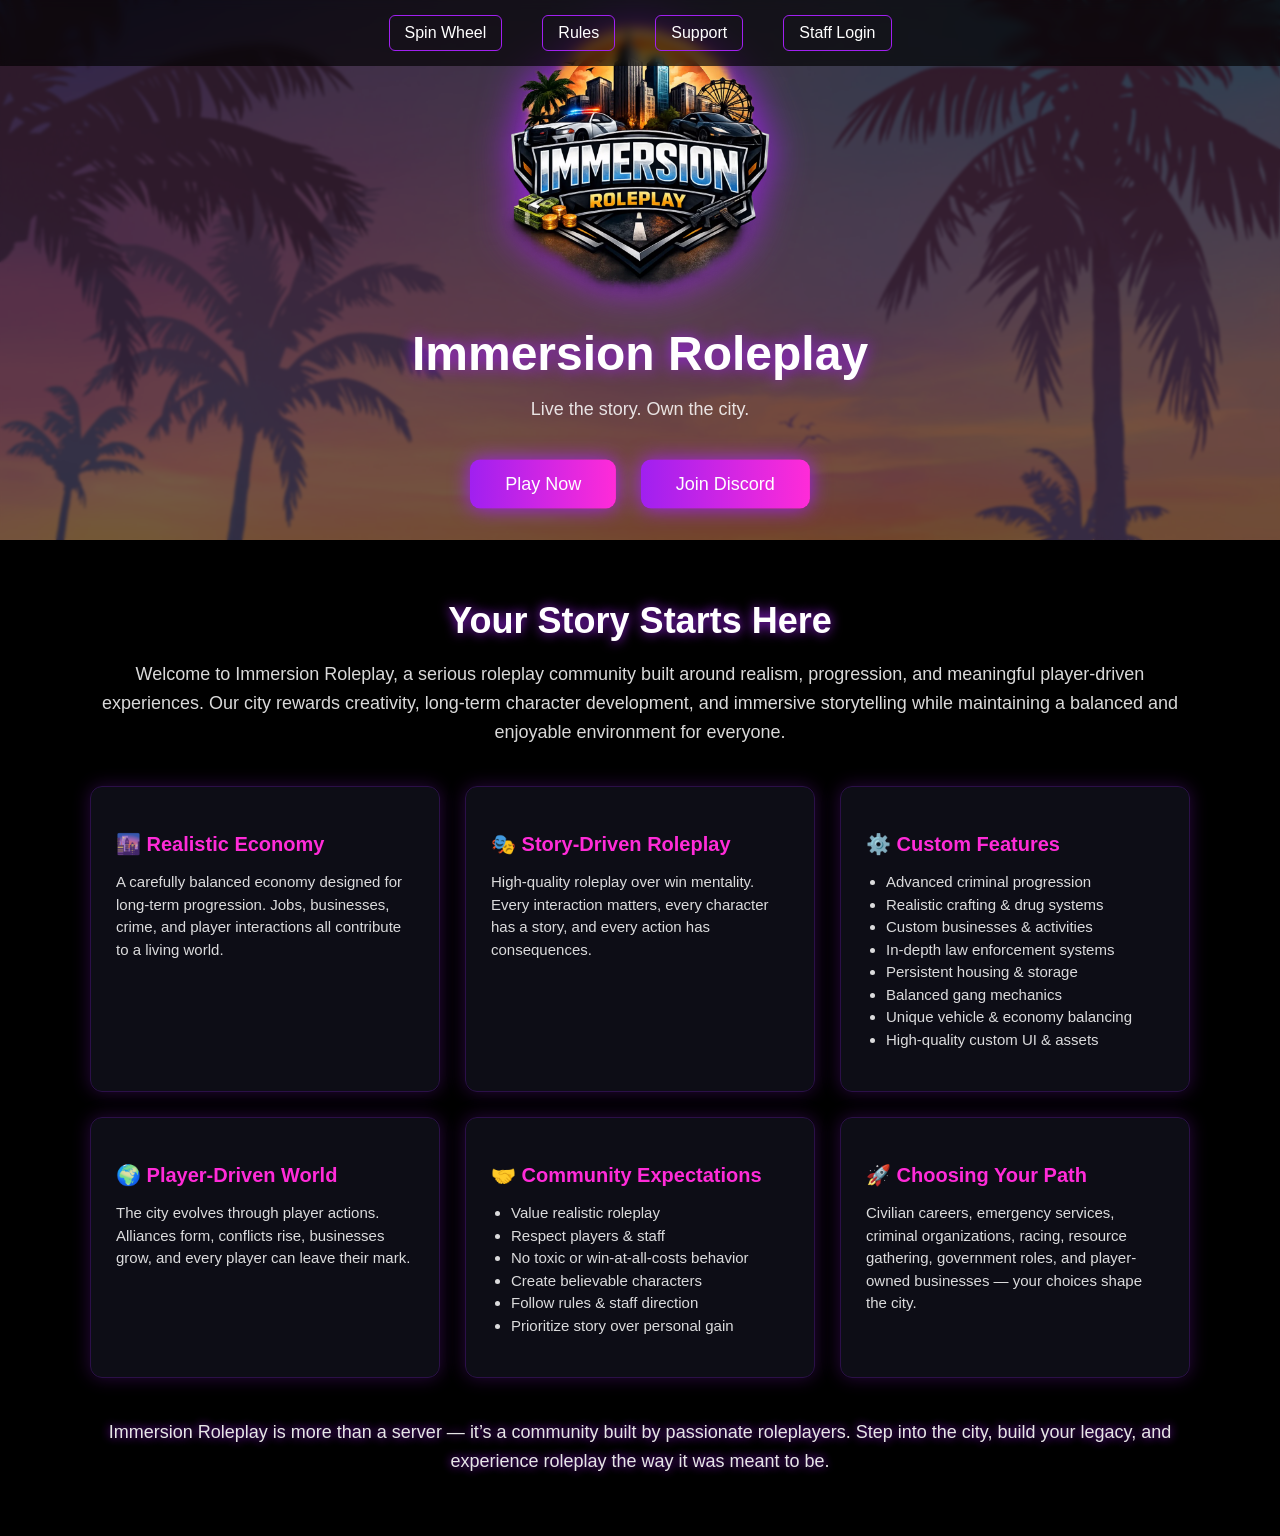
==== home.html @ d15ac788 "Update" ====
<!DOCTYPE html>
<html>
<head>
  <title>Immersion Roleplay — Home</title>
  <link rel="stylesheet" href="/styles/home.css">
</head>

<body>

<!-- HEADER BAR -->
<div class="header">
  <div class="header-links">
    <a href="/spin">Spin Wheel</a>
    <a href="/rules">Rules</a>
    <a href="/support">Support</a>
    <a href="/staff">Staff Login</a>
  </div>
</div>

<!-- HERO SECTION -->
<div class="hero">
  <div class="overlay"></div>

  <div class="content">
    <img src="/assets/immersion-logo.png" class="logo">

    <h1>Immersion Roleplay</h1>
    <p class="tagline">Live the story. Own the city.</p>

    <div class="main-buttons">
      <button onclick="location.href='fivem://connect/YOURSERVERIP'">
        Play Now
      </button>

      <button class="discord-btn" onclick="location.href='https://discord.gg/YOURSERVER'">
        Join Discord
      </button>
    </div>
  </div>
</div>

<!-- ABOUT SECTION -->
<div class="about-section">

  <h2>Your Story Starts Here</h2>
  <p class="intro">
    Welcome to Immersion Roleplay, a serious roleplay community built around realism, progression, and meaningful player-driven experiences. 
    Our city rewards creativity, long-term character development, and immersive storytelling while maintaining a balanced and enjoyable environment for everyone.
  </p>

  <div class="about-grid">

    <div class="about-card">
      <h3>🌆 Realistic Economy</h3>
      <p>
        A carefully balanced economy designed for long-term progression. Jobs, businesses, crime, and player interactions all contribute to a living world.
      </p>
    </div>

    <div class="about-card">
      <h3>🎭 Story-Driven Roleplay</h3>
      <p>
        High-quality roleplay over win mentality. Every interaction matters, every character has a story, and every action has consequences.
      </p>
    </div>

    <div class="about-card">
      <h3>⚙️ Custom Features</h3>
      <ul>
        <li>Advanced criminal progression</li>
        <li>Realistic crafting & drug systems</li>
        <li>Custom businesses & activities</li>
        <li>In-depth law enforcement systems</li>
        <li>Persistent housing & storage</li>
        <li>Balanced gang mechanics</li>
        <li>Unique vehicle & economy balancing</li>
        <li>High-quality custom UI & assets</li>
      </ul>
    </div>

    <div class="about-card">
      <h3>🌍 Player-Driven World</h3>
      <p>
        The city evolves through player actions. Alliances form, conflicts rise, businesses grow, and every player can leave their mark.
      </p>
    </div>

    <div class="about-card">
      <h3>🤝 Community Expectations</h3>
      <ul>
        <li>Value realistic roleplay</li>
        <li>Respect players & staff</li>
        <li>No toxic or win-at-all-costs behavior</li>
        <li>Create believable characters</li>
        <li>Follow rules & staff direction</li>
        <li>Prioritize story over personal gain</li>
      </ul>
    </div>

    <div class="about-card">
      <h3>🚀 Choosing Your Path</h3>
      <p>
        Civilian careers, emergency services, criminal organizations, racing, resource gathering, government roles, and player-owned businesses — your choices shape the city.
      </p>
    </div>

  </div>

  <div class="closing">
    Immersion Roleplay is more than a server — it’s a community built by passionate roleplayers.  
    Step into the city, build your legacy, and experience roleplay the way it was meant to be.
  </div>

</div>

</body>
</html>
---- styles/home.css ----
body {
  margin: 0;
  padding: 0;
  font-family: 'Outfit', sans-serif;
  background: #000;
  color: white;
}

/* HEADER BAR */
.header {
  width: 100%;
  padding: 15px 0;
  background: rgba(0,0,0,0.65);
  backdrop-filter: blur(4px);
  position: absolute;
  top: 0;
  left: 0;
  z-index: 20;
}

.header-links {
  display: flex;
  justify-content: center;
  gap: 40px;
}

.header-links a {
  color: white;
  text-decoration: none;
  font-size: 16px;
  padding: 8px 15px;
  border: 1px solid #a020f0;
  border-radius: 6px;
  transition: 0.2s;
}

.header-links a:hover {
  background: #a020f0;
  box-shadow: 0 0 12px #a020f0;
}

/* HERO SECTION */
.hero {
  height: 60vh;
  background: url('/assets/gta-palm-bg.jpg?v=4') center/cover no-repeat;
  position: relative;
}

.overlay {
  position: absolute;
  top: 0;
  left: 0;
  width: 100%;
  height: 100%;
  background: rgba(0,0,0,0.55);
  backdrop-filter: blur(1.5px);
}

.logo {
  width: 280px;
  margin-bottom: 20px;
  filter: drop-shadow(0 0 20px #a020f0);
}

.content {
  position: absolute;
  top: 50%;
  left: 50%;
  transform: translate(-50%, -50%);
  text-align: center;
}

h1 {
  font-size: 48px;
  margin: 0;
  text-shadow: 0 0 15px #a020f0;
}

.tagline {
  font-size: 18px;
  opacity: 0.85;
  margin-bottom: 30px;
}

.main-buttons button {
  margin: 10px;
  padding: 14px 35px;
  background: linear-gradient(90deg, #a020f0, #ff2bd8);
  border: none;
  color: white;
  font-size: 18px;
  border-radius: 10px;
  cursor: pointer;
  box-shadow: 0 0 20px #a020f0;
  transition: 0.2s;
}

.main-buttons button:hover {
  transform: scale(1.05);
  box-shadow: 0 0 30px #ff2bd8;
}

.discord-btn {
  background: linear-gradient(90deg, #5865F2, #4752C4);
  box-shadow: 0 0 20px #5865F2;
}

.discord-btn:hover {
  transform: scale(1.05);
  box-shadow: 0 0 30px #5865F2;
}

/* ABOUT SECTION */
.about-section {
  max-width: 1100px;
  margin: 60px auto;
  padding: 0 20px;
  color: white;
}

.about-section h2 {
  text-align: center;
  font-size: 36px;
  margin-bottom: 15px;
  text-shadow: 0 0 12px #a020f0;
}

.about-section .intro {
  text-align: center;
  font-size: 18px;
  opacity: 0.85;
  margin-bottom: 40px;
  line-height: 1.6;
}

.about-grid {
  display: grid;
  grid-template-columns: repeat(auto-fit, minmax(280px, 1fr));
  gap: 25px;
}

.about-card {
  background: rgba(15, 15, 25, 0.9);
  border: 1px solid #2b1048;
  border-radius: 12px;
  padding: 25px;
  box-shadow: 0 0 18px rgba(160, 32, 240, 0.25);
}

.about-card h3 {
  margin-bottom: 12px;
  font-size: 20px;
  color: #ff2bd8;
}

.about-card p,
.about-card ul {
  font-size: 15px;
  opacity: 0.85;
  line-height: 1.5;
}

.about-card ul {
  padding-left: 20px;
}

.closing {
  margin-top: 40px;
  text-align: center;
  font-size: 18px;
  opacity: 0.9;
  line-height: 1.6;
  text-shadow: 0 0 10px #a020f0;
}
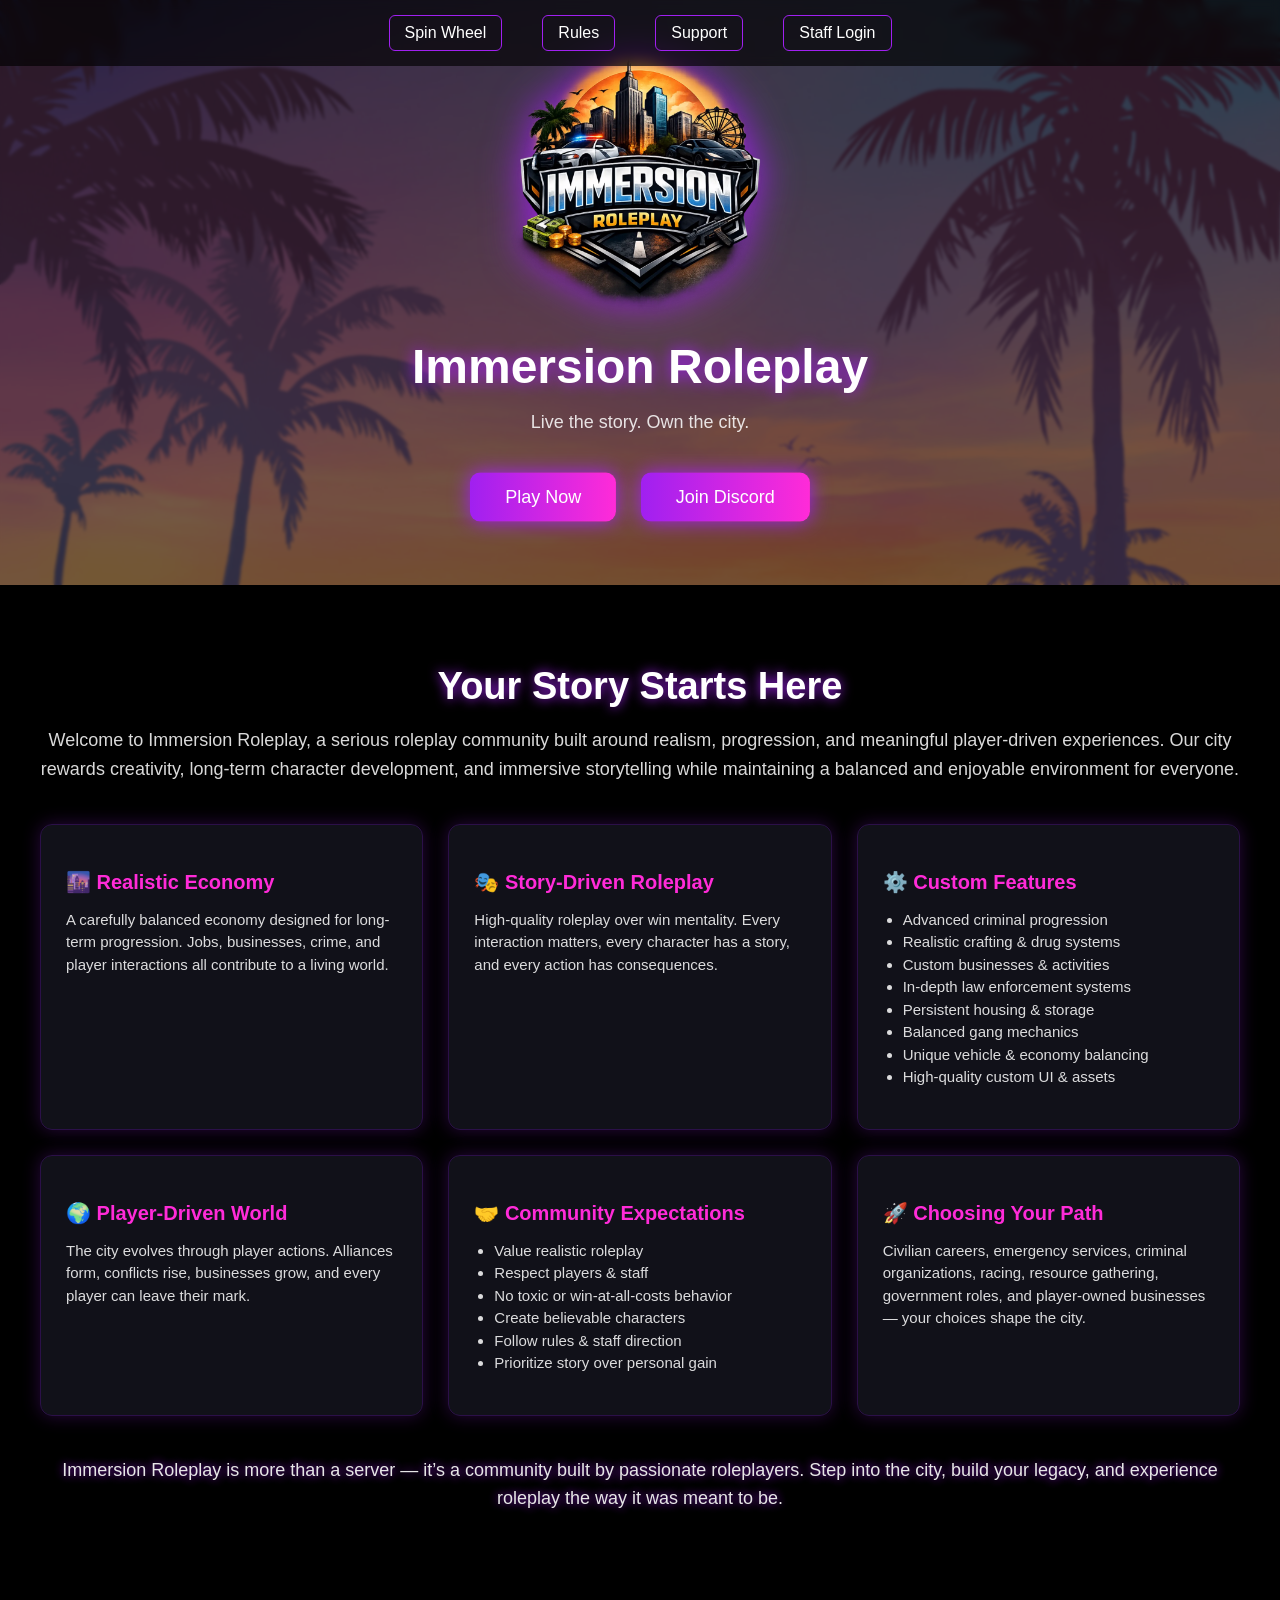
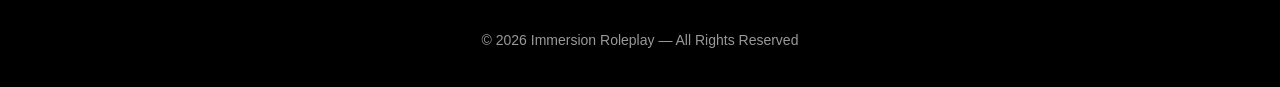
==== commit 6de084c2: "Update" ====
--- a/home.html
+++ b/home.html
@@ -10,10 +10,10 @@
 <!-- HEADER BAR -->
 <div class="header">
   <div class="header-links">
-    <a href="/spin">Spin Wheel</a>
-    <a href="/rules">Rules</a>
-    <a href="/support">Support</a>
-    <a href="/staff">Staff Login</a>
+    <a href="/spin.html">Spin Wheel</a>
+    <a href="/rules.html">Rules</a>
+    <a href="/support.html">Support</a>
+    <a href="/staff.html">Staff Login</a>
   </div>
 </div>
 
@@ -39,79 +39,89 @@
   </div>
 </div>
 
-<!-- ABOUT SECTION -->
-<div class="about-section">
+<!-- MAIN CONTENT WRAPPER -->
+<div class="page-wrapper">
 
-  <h2>Your Story Starts Here</h2>
-  <p class="intro">
-    Welcome to Immersion Roleplay, a serious roleplay community built around realism, progression, and meaningful player-driven experiences. 
-    Our city rewards creativity, long-term character development, and immersive storytelling while maintaining a balanced and enjoyable environment for everyone.
-  </p>
+  <!-- ABOUT SECTION -->
+  <div class="about-section">
 
-  <div class="about-grid">
+    <h2>Your Story Starts Here</h2>
+    <p class="intro">
+      Welcome to Immersion Roleplay, a serious roleplay community built around realism, progression, and meaningful player-driven experiences.
+      Our city rewards creativity, long-term character development, and immersive storytelling while maintaining a balanced and enjoyable environment for everyone.
+    </p>
 
-    <div class="about-card">
-      <h3>🌆 Realistic Economy</h3>
-      <p>
-        A carefully balanced economy designed for long-term progression. Jobs, businesses, crime, and player interactions all contribute to a living world.
-      </p>
+    <div class="about-grid">
+
+      <div class="about-card">
+        <h3>🌆 Realistic Economy</h3>
+        <p>
+          A carefully balanced economy designed for long-term progression. Jobs, businesses, crime, and player interactions all contribute to a living world.
+        </p>
+      </div>
+
+      <div class="about-card">
+        <h3>🎭 Story-Driven Roleplay</h3>
+        <p>
+          High-quality roleplay over win mentality. Every interaction matters, every character has a story, and every action has consequences.
+        </p>
+      </div>
+
+      <div class="about-card">
+        <h3>⚙️ Custom Features</h3>
+        <ul>
+          <li>Advanced criminal progression</li>
+          <li>Realistic crafting & drug systems</li>
+          <li>Custom businesses & activities</li>
+          <li>In-depth law enforcement systems</li>
+          <li>Persistent housing & storage</li>
+          <li>Balanced gang mechanics</li>
+          <li>Unique vehicle & economy balancing</li>
+          <li>High-quality custom UI & assets</li>
+        </ul>
+      </div>
+
+      <div class="about-card">
+        <h3>🌍 Player-Driven World</h3>
+        <p>
+          The city evolves through player actions. Alliances form, conflicts rise, businesses grow, and every player can leave their mark.
+        </p>
+      </div>
+
+      <div class="about-card">
+        <h3>🤝 Community Expectations</h3>
+        <ul>
+          <li>Value realistic roleplay</li>
+          <li>Respect players & staff</li>
+          <li>No toxic or win-at-all-costs behavior</li>
+          <li>Create believable characters</li>
+          <li>Follow rules & staff direction</li>
+          <li>Prioritize story over personal gain</li>
+        </ul>
+      </div>
+
+      <div class="about-card">
+        <h3>🚀 Choosing Your Path</h3>
+        <p>
+          Civilian careers, emergency services, criminal organizations, racing, resource gathering, government roles, and player-owned businesses — your choices shape the city.
+        </p>
+      </div>
+
     </div>
 
-    <div class="about-card">
-      <h3>🎭 Story-Driven Roleplay</h3>
-      <p>
-        High-quality roleplay over win mentality. Every interaction matters, every character has a story, and every action has consequences.
-      </p>
-    </div>
-
-    <div class="about-card">
-      <h3>⚙️ Custom Features</h3>
-      <ul>
-        <li>Advanced criminal progression</li>
-        <li>Realistic crafting & drug systems</li>
-        <li>Custom businesses & activities</li>
-        <li>In-depth law enforcement systems</li>
-        <li>Persistent housing & storage</li>
-        <li>Balanced gang mechanics</li>
-        <li>Unique vehicle & economy balancing</li>
-        <li>High-quality custom UI & assets</li>
-      </ul>
-    </div>
-
-    <div class="about-card">
-      <h3>🌍 Player-Driven World</h3>
-      <p>
-        The city evolves through player actions. Alliances form, conflicts rise, businesses grow, and every player can leave their mark.
-      </p>
-    </div>
-
-    <div class="about-card">
-      <h3>🤝 Community Expectations</h3>
-      <ul>
-        <li>Value realistic roleplay</li>
-        <li>Respect players & staff</li>
-        <li>No toxic or win-at-all-costs behavior</li>
-        <li>Create believable characters</li>
-        <li>Follow rules & staff direction</li>
-        <li>Prioritize story over personal gain</li>
-      </ul>
-    </div>
-
-    <div class="about-card">
-      <h3>🚀 Choosing Your Path</h3>
-      <p>
-        Civilian careers, emergency services, criminal organizations, racing, resource gathering, government roles, and player-owned businesses — your choices shape the city.
-      </p>
+    <div class="closing">
+      Immersion Roleplay is more than a server — it’s a community built by passionate roleplayers.
+      Step into the city, build your legacy, and experience roleplay the way it was meant to be.
     </div>
 
   </div>
 
-  <div class="closing">
-    Immersion Roleplay is more than a server — it’s a community built by passionate roleplayers.  
-    Step into the city, build your legacy, and experience roleplay the way it was meant to be.
-  </div>
+</div>
 
-</div>
+<!-- FOOTER -->
+<footer>
+  <p>© 2026 Immersion Roleplay — All Rights Reserved</p>
+</footer>
 
 </body>
 </html>
--- a/styles/home.css
+++ b/styles/home.css
@@ -41,7 +41,7 @@
 
 /* HERO SECTION */
 .hero {
-  height: 60vh;
+  height: 65vh;
   background: url('/assets/gta-palm-bg.jpg?v=4') center/cover no-repeat;
   position: relative;
 }
@@ -57,7 +57,7 @@
 }
 
 .logo {
-  width: 280px;
+  width: 260px;
   margin-bottom: 20px;
   filter: drop-shadow(0 0 20px #a020f0);
 }
@@ -110,17 +110,21 @@
   box-shadow: 0 0 30px #5865F2;
 }
 
+/* PAGE WRAPPER */
+.page-wrapper {
+  max-width: 1200px;
+  margin: 0 auto;
+  padding: 40px 20px;
+}
+
 /* ABOUT SECTION */
 .about-section {
-  max-width: 1100px;
-  margin: 60px auto;
-  padding: 0 20px;
-  color: white;
+  margin-top: 40px;
 }
 
 .about-section h2 {
   text-align: center;
-  font-size: 36px;
+  font-size: 38px;
   margin-bottom: 15px;
   text-shadow: 0 0 12px #a020f0;
 }
@@ -135,16 +139,22 @@
 
 .about-grid {
   display: grid;
-  grid-template-columns: repeat(auto-fit, minmax(280px, 1fr));
+  grid-template-columns: repeat(auto-fit, minmax(300px, 1fr));
   gap: 25px;
 }
 
 .about-card {
-  background: rgba(15, 15, 25, 0.9);
+  background: rgba(20, 20, 30, 0.85);
   border: 1px solid #2b1048;
   border-radius: 12px;
   padding: 25px;
   box-shadow: 0 0 18px rgba(160, 32, 240, 0.25);
+  transition: 0.25s;
+}
+
+.about-card:hover {
+  transform: translateY(-6px);
+  box-shadow: 0 0 25px rgba(255, 43, 216, 0.4);
 }
 
 .about-card h3 {
@@ -172,3 +182,12 @@
   line-height: 1.6;
   text-shadow: 0 0 10px #a020f0;
 }
+
+/* FOOTER */
+footer {
+  text-align: center;
+  padding: 25px;
+  margin-top: 40px;
+  opacity: 0.6;
+  font-size: 14px;
+}
